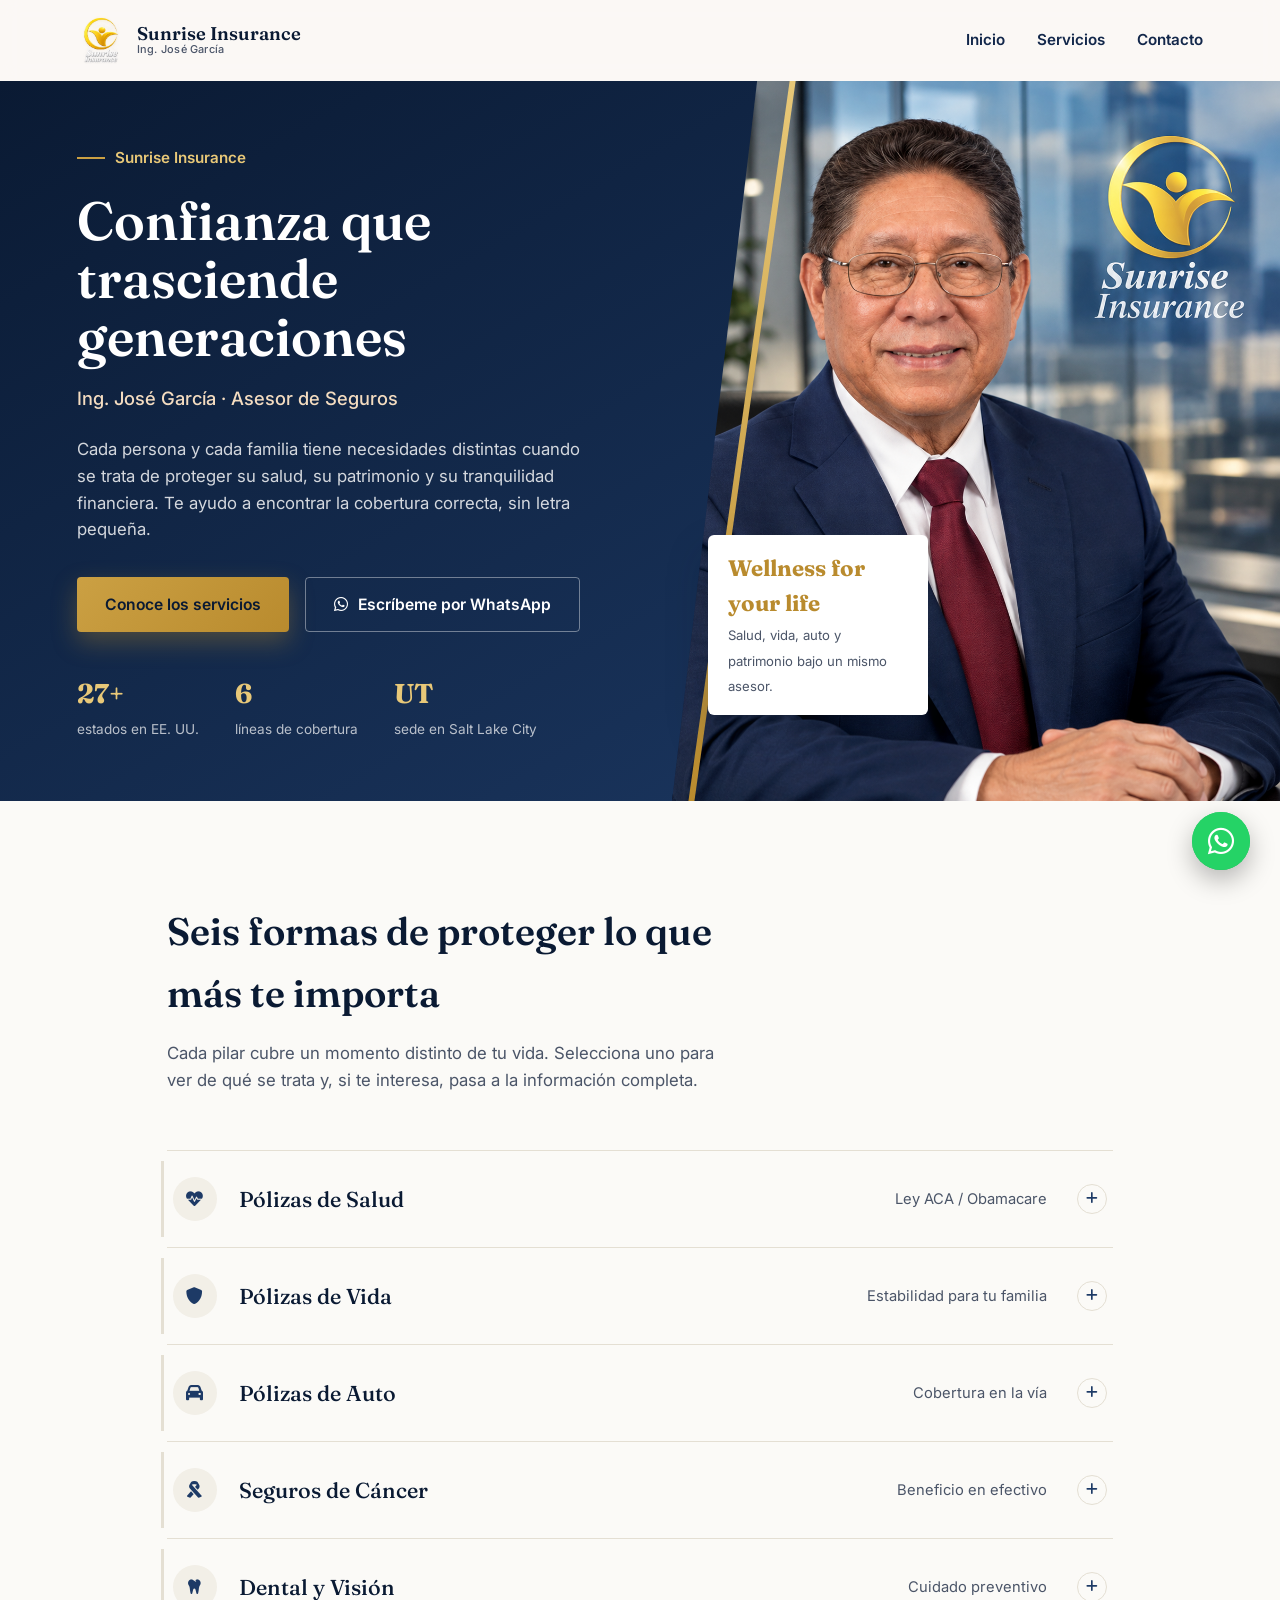
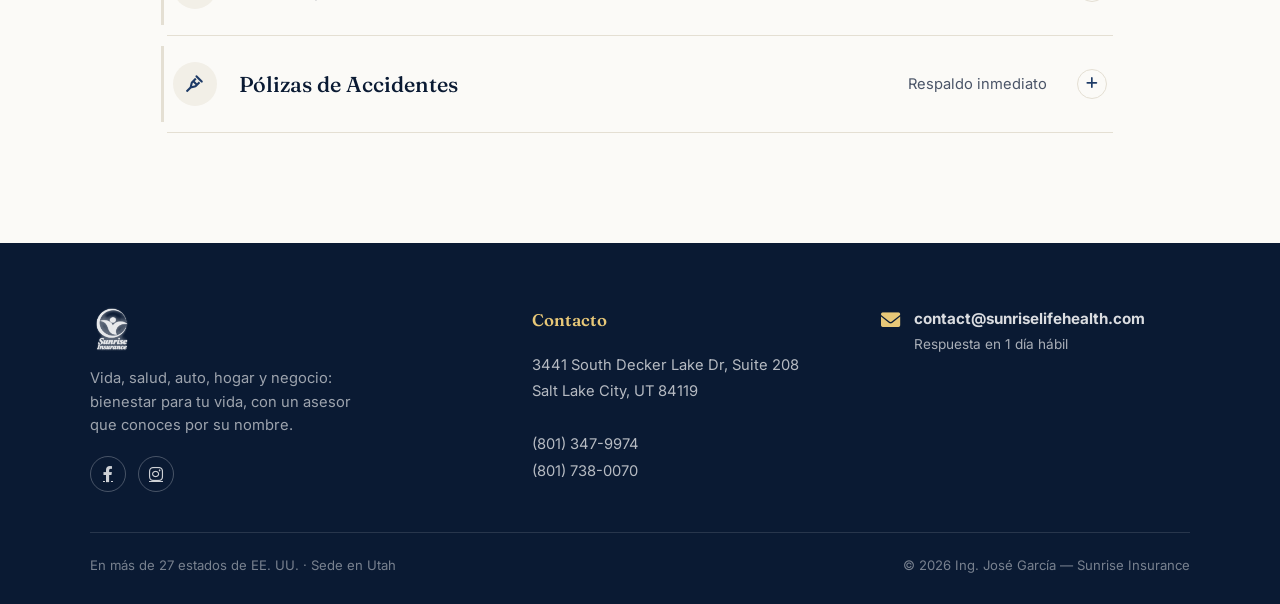
==== index.html @ 230177f5 "Add full project files" ====
<!DOCTYPE html>
<html lang="es">
<head>
    <meta charset="UTF-8">
    <meta name="viewport" content="width=device-width, initial-scale=1.0">
    <title>Ing. José García - Asesor de Seguros | Sunrise Insurance</title>
    <meta name="description" content="Ing. José García, asesor de seguros de Sunrise Insurance: salud (ACA), vida, auto, cáncer, dental y visión, y accidentes. Cobertura en más de 27 estados de EE. UU.">
    <link rel="stylesheet" href="styles.css">
    <link rel="stylesheet" href="https://cdnjs.cloudflare.com/ajax/libs/font-awesome/6.0.0/css/all.min.css">
</head>
<body>

    <header id="site-header">
        <div class="logo-container">
            <img src="/img/Logo2.png" alt="Sunrise Insurance" class="logo">
            <div class="brand-name">Sunrise Insurance<span>Ing. José García</span></div>
        </div>
        <nav>
            <ul>
                <li><a href="index.html">Inicio</a></li>
                <li><a href="#servicios">Servicios</a></li>
                <li><a href="#contacto">Contacto</a></li>
            </ul>
        </nav>
    </header>

    <!-- Hero -->
    <section class="hero">
        <div class="hero-grid">
            <div class="hero-copy">
                <p class="eyebrow-line">Sunrise Insurance</p>
                <h1>Confianza que trasciende generaciones</h1>
                <p class="hero-role">Ing. José García · Asesor de Seguros</p>
                <p class="hero-desc">Cada persona y cada familia tiene necesidades distintas cuando se trata de proteger su salud, su patrimonio y su tranquilidad financiera. Te ayudo a encontrar la cobertura correcta, sin letra pequeña.</p>
                <div class="hero-actions">
                    <a href="#servicios" class="btn btn-gold">Conoce los servicios</a>
                    <a href="https://wa.me/1234567890" target="_blank" class="btn btn-ghost">
                        <i class="fab fa-whatsapp"></i> Escríbeme por WhatsApp
                    </a>
                </div>
                <div class="hero-stats">
                    <div class="stat">
                        <b>27+</b>
                        <span>estados en EE. UU.</span>
                    </div>
                    <div class="stat">
                        <b>6</b>
                        <span>líneas de cobertura</span>
                    </div>
                    <div class="stat">
                        <b>UT</b>
                        <span>sede en Salt Lake City</span>
                    </div>
                </div>
            </div>
            <div class="hero-photo">
                <div class="hero-photo-clip">
                    <img src="/img/IngJose.png" alt="Retrato del Ing. José García">
                </div>
                <div class="hero-photo-edge"></div>
                <div class="hero-photo-badge">
                    <b>Wellness for your life</b>
                    <span>Salud, vida, auto y patrimonio bajo un mismo asesor.</span>
                </div>
            </div>
        </div>
    </section>

    <!-- Pilares de servicio: acordeón -->
    <section id="servicios" class="pillars">
        <div class="pillars-head">
            <h2>Seis formas de proteger lo que más te importa</h2>
            <p>Cada pilar cubre un momento distinto de tu vida. Selecciona uno para ver de qué se trata y, si te interesa, pasa a la información completa.</p>
        </div>

        <div class="pillar-list">
            <div class="pillar" data-service="salud">
                <button class="pillar-trigger" aria-expanded="false" aria-controls="panel-salud">
                    <span class="pillar-icon"><i class="fas fa-heartbeat"></i></span>
                    <span class="pillar-name">Pólizas de Salud</span>
                    <span class="pillar-hint">Ley ACA / Obamacare</span>
                    <span class="pillar-toggle"><i class="fas fa-plus"></i></span>
                </button>
                <div class="pillar-panel" id="panel-salud">
                    <div class="pillar-panel-inner">
                        <div class="pillar-panel-content">
                            <p>Opciones de seguro médico accesibles bajo la Ley ACA, con cobertura preventiva, consultas y hospitalización, y subsidios federales para quienes califican.</p>
                            <a href="salud.html" class="pillar-link">Ver información completa</a>
                        </div>
                    </div>
                </div>
            </div>

            <div class="pillar" data-service="vida">
                <button class="pillar-trigger" aria-expanded="false" aria-controls="panel-vida">
                    <span class="pillar-icon"><i class="fas fa-shield-alt"></i></span>
                    <span class="pillar-name">Pólizas de Vida</span>
                    <span class="pillar-hint">Estabilidad para tu familia</span>
                    <span class="pillar-toggle"><i class="fas fa-plus"></i></span>
                </button>
                <div class="pillar-panel" id="panel-vida">
                    <div class="pillar-panel-inner">
                        <div class="pillar-panel-content">
                            <p>Protege el futuro de tus seres queridos con un seguro de vida confiable que garantiza estabilidad financiera ante lo imprevisto.</p>
                            <a href="vida.html" class="pillar-link">Ver información completa</a>
                        </div>
                    </div>
                </div>
            </div>

            <div class="pillar" data-service="auto">
                <button class="pillar-trigger" aria-expanded="false" aria-controls="panel-auto">
                    <span class="pillar-icon"><i class="fas fa-car"></i></span>
                    <span class="pillar-name">Pólizas de Auto</span>
                    <span class="pillar-hint">Cobertura en la vía</span>
                    <span class="pillar-toggle"><i class="fas fa-plus"></i></span>
                </button>
                <div class="pillar-panel" id="panel-auto">
                    <div class="pillar-panel-inner">
                        <div class="pillar-panel-content">
                            <p>Conduce tranquilo sabiendo que tu vehículo está cubierto ante accidentes, robos y daños, con planes ajustados a tu presupuesto.</p>
                            <a href="auto.html" class="pillar-link">Ver información completa</a>
                        </div>
                    </div>
                </div>
            </div>

            <div class="pillar" data-service="cancer">
                <button class="pillar-trigger" aria-expanded="false" aria-controls="panel-cancer">
                    <span class="pillar-icon"><i class="fas fa-ribbon"></i></span>
                    <span class="pillar-name">Seguros de Cáncer</span>
                    <span class="pillar-hint">Beneficio en efectivo</span>
                    <span class="pillar-toggle"><i class="fas fa-plus"></i></span>
                </button>
                <div class="pillar-panel" id="panel-cancer">
                    <div class="pillar-panel-inner">
                        <div class="pillar-panel-content">
                            <p>Cobertura complementaria para tratamientos de cáncer, con beneficios en efectivo que ayudan a reducir el estrés financiero del diagnóstico.</p>
                            <a href="cancer.html" class="pillar-link">Ver información completa</a>
                        </div>
                    </div>
                </div>
            </div>

            <div class="pillar" data-service="dental">
                <button class="pillar-trigger" aria-expanded="false" aria-controls="panel-dental">
                    <span class="pillar-icon"><i class="fas fa-tooth"></i></span>
                    <span class="pillar-name">Dental y Visión</span>
                    <span class="pillar-hint">Cuidado preventivo</span>
                    <span class="pillar-toggle"><i class="fas fa-plus"></i></span>
                </button>
                <div class="pillar-panel" id="panel-dental">
                    <div class="pillar-panel-inner">
                        <div class="pillar-panel-content">
                            <p>Acceso a exámenes oculares, limpiezas y procedimientos dentales preventivos para mantenerte bien cuidado durante todo el año.</p>
                            <a href="dental.html" class="pillar-link">Ver información completa</a>
                        </div>
                    </div>
                </div>
            </div>

            <div class="pillar" data-service="accidentes">
                <button class="pillar-trigger" aria-expanded="false" aria-controls="panel-accidentes">
                    <span class="pillar-icon"><i class="fas fa-crutch"></i></span>
                    <span class="pillar-name">Pólizas de Accidentes</span>
                    <span class="pillar-hint">Respaldo inmediato</span>
                    <span class="pillar-toggle"><i class="fas fa-plus"></i></span>
                </button>
                <div class="pillar-panel" id="panel-accidentes">
                    <div class="pillar-panel-inner">
                        <div class="pillar-panel-content">
                            <p>Cobertura ante lesiones accidentales que ayuda a cubrir gastos médicos y ofrece compensación económica en casos de invalidez.</p>
                            <a href="accidentes.html" class="pillar-link">Ver información completa</a>
                        </div>
                    </div>
                </div>
            </div>
        </div>
    </section>

    <!-- Franja de confianza (datos reales de la marca) 
    <section class="trust-strip">
        <div class="trust-strip-grid">
            <div class="trust-item">
                <i class="fas fa-map-marker-alt"></i>
                <div>
                    <b>3441 South Decker Lake Dr, Suite 208</b>
                    <span>Salt Lake City, UT 84119</span>
                </div>
            </div>
            <div class="trust-item">
                <i class="fas fa-phone"></i>
                <div>
                    <b>(801) 347-9974</b>
                    <span>(801) 738-0070</span>
                </div>
            </div>
            <div class="trust-item">
                <i class="fas fa-envelope"></i>
                <div>
                    <b>contact@sunriselifehealth.com</b>
                    <span>Respuesta en 1 día hábil</span>
                </div>
            </div>
        </div>
    </section> -->

    <footer id="contacto">
        <div class="footer-grid">
            <div class="footer-brand">
                <img src="/img/Logo2.png" alt="Sunrise Insurance" class="logo">
                <p>Vida, salud, auto, hogar y negocio: bienestar para tu vida, con un asesor que conoces por su nombre.</p>
                <div class="social-row">
                    <a href="#" aria-label="Facebook"><i class="fab fa-facebook-f"></i></a>
                    <a href="#" aria-label="Instagram"><i class="fab fa-instagram"></i></a>
                </div>
            </div>
            <div class="footer-col">
                <h4>Contacto</h4>
                <address>
                    3441 South Decker Lake Dr, Suite 208<br>
                    Salt Lake City, UT 84119<br><br>
                    (801) 347-9974<br>
                    (801) 738-0070
                </address>
            </div>
            <div class="trust-item">
                <i class="fas fa-envelope"></i>
                <div>
                    <b>contact@sunriselifehealth.com</b>
                    <span>Respuesta en 1 día hábil</span>
                </div>
            </div>
        </div>
        <div class="footer-bottom">
            <span>En más de 27 estados de EE. UU. · Sede en Utah</span>
            <span>&copy; 2026 Ing. José García — Sunrise Insurance</span>
        </div>
    </footer>

    <!-- Botón flotante de WhatsApp -->
    <div class="whatsapp-container">
        <div class="wa-notification" id="wa-notification">
            <button id="close-notification" aria-label="Cerrar">&times;</button>
            <a href="https://wa.me/1234567890" target="_blank" class="wa-notification-body">
                <img src="/img/IngJose.png" alt="" class="wa-avatar">
                <div class="wa-text">
                    <b>Ing. José García <span class="wa-status" aria-label="En línea"></span></b>
                    <p>Hola 👋 ¿en qué puedo ayudarte con tu seguro?</p>
                </div>
            </a>
        </div>
        <a href="https://wa.me/1234567890" target="_blank" class="whatsapp-btn" aria-label="Escribir por WhatsApp">
            <span class="whatsapp-btn-ring"></span>
            <i class="fab fa-whatsapp"></i>
        </a>
    </div>

    <script src="script.js"></script>
</body>
</html>
---- styles.css ----
/* =========================================================
   Sunrise Insurance — Ing. José García
   Sistema de diseño
   ========================================================= */

@import url('https://fonts.googleapis.com/css2?family=Fraunces:opsz,wght@9..144,400;9..144,500;9..144,600;9..144,700&family=Inter:wght@400;500;600;700&display=swap');

:root {
    /* Color */
    --navy-950: #0A1A33;
    --navy-800: #12274A;
    --navy-700: #1D3A66;
    --gold-600: #B98B2E;
    --gold-500: #CBA043;
    --gold-300: #E8C878;
    --dawn: #F4DCC0;
    --paper: #FBFAF7;
    --paper-dim: #F2EFE7;
    --line: #E4DFD3;
    --ink: #182236;
    --ink-soft: #4B5568;
    --white: #FFFFFF;
    --wa-green: #25D366;

    /* Type */
    --font-display: 'Fraunces', Georgia, serif;
    --font-body: 'Inter', -apple-system, Segoe UI, sans-serif;

    /* Motion */
    --ease: cubic-bezier(0.22, 1, 0.36, 1);
}

* {
    margin: 0;
    padding: 0;
    box-sizing: border-box;
}

html {
    scroll-behavior: smooth;
}

body {
    font-family: var(--font-body);
    color: var(--ink);
    background: var(--paper);
    line-height: 1.6;
}

img {
    max-width: 100%;
    display: block;
}

a {
    color: inherit;
}

:focus-visible {
    outline: 2px solid var(--gold-600);
    outline-offset: 3px;
}

@media (prefers-reduced-motion: reduce) {
    *, *::before, *::after {
        animation-duration: 0.01ms !important;
        transition-duration: 0.01ms !important;
        scroll-behavior: auto !important;
    }
}

/* =========================================================
   Header
   ========================================================= */
header {
    display: flex;
    justify-content: space-between;
    align-items: center;
    padding: 16px 6vw;
    background: rgba(251, 247, 245, 0.88);
    backdrop-filter: blur(10px);
    -webkit-backdrop-filter: blur(10px);
    border-bottom: 1px solid transparent;
    position: sticky;
    top: 0;
    z-index: 1000;
    transition: background 0.4s var(--ease), border-color 0.4s var(--ease), box-shadow 0.4s var(--ease);
}

header.is-scrolled {
    background: rgba(255, 255, 255, 0.96);
    border-bottom-color: var(--line);
    box-shadow: 0 8px 24px rgba(10, 26, 51, 0.06);
}

.logo-container {
    display: flex;
    align-items: center;
    gap: 12px;
}

.logo {
    height: 48px;
    width: auto;
}

.brand-name {
    font-family: var(--font-display);
    font-size: 1.15rem;
    font-weight: 600;
    color: var(--navy-950);
    line-height: 1.1;
}

.brand-name span {
    display: block;
    font-family: var(--font-body);
    font-size: 0.68rem;
    font-weight: 500;
    color: var(--ink-soft);
    letter-spacing: 0.02em;
}

nav ul {
    list-style: none;
    display: flex;
    align-items: center;
    gap: 32px;
}

nav ul li a {
    text-decoration: none;
    color: var(--navy-800);
    font-weight: 600;
    font-size: 0.95rem;
    position: relative;
    padding-bottom: 4px;
}

nav ul li a::after {
    content: '';
    position: absolute;
    left: 0;
    bottom: 0;
    height: 2px;
    width: 0%;
    background: var(--gold-600);
    transition: width 0.3s var(--ease);
}

nav ul li a:hover::after,
nav ul li a:focus-visible::after {
    width: 100%;
}

/* =========================================================
   Hero
   ========================================================= */
.hero {
    position: relative;
    background: linear-gradient(150deg, var(--navy-950) 0%, var(--navy-700) 100%);
    overflow: hidden;
}

.hero-grid {
    display: grid;
    grid-template-columns: 1.05fr 0.95fr;
    align-items: center;
    max-width: 1320px;
    margin: 0 auto;
    min-height: 640px;
}

.hero-copy {
    padding: 60px 6vw 60px 6vw;
    color: var(--white);
    position: relative;
    z-index: 2;
}

.hero-copy .eyebrow-line {
    display: inline-flex;
    align-items: center;
    gap: 10px;
    color: var(--gold-300);
    font-weight: 600;
    font-size: 0.95rem;
    margin-bottom: 22px;
}

.hero-copy .eyebrow-line::before {
    content: '';
    width: 28px;
    height: 2px;
    background: var(--gold-500);
}

.hero-copy h1 {
    font-family: var(--font-display);
    font-weight: 600;
    font-size: clamp(2.4rem, 4.2vw, 3.6rem);
    line-height: 1.08;
    max-width: 12ch;
    margin-bottom: 18px;
}

.hero-copy .hero-role {
    font-size: 1.15rem;
    color: var(--dawn);
    font-weight: 500;
    margin-bottom: 22px;
}

.hero-copy p.hero-desc {
    max-width: 46ch;
    font-size: 1.05rem;
    color: rgba(255, 255, 255, 0.82);
    margin-bottom: 34px;
}

.hero-actions {
    display: flex;
    flex-wrap: wrap;
    gap: 16px;
    margin-bottom: 40px;
}

.btn {
    display: inline-flex;
    align-items: center;
    gap: 10px;
    padding: 14px 28px;
    text-decoration: none;
    font-weight: 600;
    font-size: 0.98rem;
    border-radius: 4px;
    transition: transform 0.25s var(--ease), box-shadow 0.25s var(--ease), background 0.25s var(--ease);
}

.btn-gold {
    background: linear-gradient(135deg, var(--gold-500), var(--gold-600));
    color: var(--navy-950);
    box-shadow: 0 10px 24px rgba(185, 139, 46, 0.35);
}

.btn-gold:hover {
    transform: translateY(-2px);
    box-shadow: 0 14px 30px rgba(185, 139, 46, 0.45);
}

.btn-ghost {
    background: transparent;
    color: var(--white);
    border: 1.5px solid rgba(255, 255, 255, 0.4);
}

.btn-ghost:hover {
    border-color: var(--gold-300);
    color: var(--gold-300);
}

.hero-stats {
    display: flex;
    gap: 36px;
}

.hero-stats .stat b {
    display: block;
    font-family: var(--font-display);
    font-size: 1.7rem;
    color: var(--gold-300);
}

.hero-stats .stat span {
    font-size: 0.85rem;
    color: rgba(255, 255, 255, 0.7);
}

.hero-photo {
    position: relative;
    height: 100%;
    min-height: 560px;
}

.hero-photo-clip {
    position: absolute;
    inset: 0;
    clip-path: polygon(14% 0, 100% 0, 100% 100%, 0% 100%);
    background: var(--navy-800);
    overflow: hidden;
}

.hero-photo-clip img {
    width: 100%;
    height: 100%;
    object-fit: cover;
    object-position: top center;
}

.hero-photo-edge {
    position: absolute;
    top: 0;
    bottom: 0;
    left: 11%;
    width: 6px;
    background: linear-gradient(180deg, var(--gold-300), var(--gold-600));
    transform: skewX(-8deg);
}

.hero-photo-badge {
    position: absolute;
    left: 6%;
    bottom: 12%;
    background: var(--white);
    color: var(--navy-950);
    padding: 16px 20px;
    border-radius: 6px;
    box-shadow: 0 20px 40px rgba(10, 26, 51, 0.25);
    max-width: 220px;
}

.hero-photo-badge b {
    display: block;
    font-family: var(--font-display);
    font-size: 1.4rem;
    color: var(--gold-600);
}

.hero-photo-badge span {
    font-size: 0.82rem;
    color: var(--ink-soft);
}

/* Hero load-in sequence — a single orchestrated moment, not per-section fades */
.hero-copy .eyebrow-line,
.hero-copy h1,
.hero-copy .hero-role,
.hero-copy p.hero-desc,
.hero-actions,
.hero-stats,
.hero-photo-badge {
    opacity: 0;
    transform: translateY(16px);
    animation: rise 0.7s var(--ease) forwards;
}

.hero-copy .eyebrow-line { animation-delay: 0.05s; }
.hero-copy h1 { animation-delay: 0.15s; }
.hero-copy .hero-role { animation-delay: 0.25s; }
.hero-copy p.hero-desc { animation-delay: 0.35s; }
.hero-actions { animation-delay: 0.45s; }
.hero-stats { animation-delay: 0.55s; }
.hero-photo-badge { animation-delay: 0.7s; }

@keyframes rise {
    to { opacity: 1; transform: translateY(0); }
}

/* =========================================================
   Pillars (services) — expandable directory, not a card grid
   ========================================================= */
.pillars {
    padding: 100px 6vw 110px;
    max-width: 1100px;
    margin: 0 auto;
}

.pillars-head {
    max-width: 56ch;
    margin-bottom: 56px;
}

.pillars-head h2 {
    font-family: var(--font-display);
    font-size: clamp(1.9rem, 3vw, 2.5rem);
    color: var(--navy-950);
    font-weight: 600;
    margin-bottom: 16px;
}

.pillars-head p {
    color: var(--ink-soft);
    font-size: 1.05rem;
}

.pillar-list {
    border-top: 1px solid var(--line);
}

.pillar {
    border-bottom: 1px solid var(--line);
}

.pillar-trigger {
    width: 100%;
    display: flex;
    align-items: center;
    gap: 22px;
    background: none;
    border: none;
    cursor: pointer;
    padding: 26px 6px;
    text-align: left;
    font-family: inherit;
    position: relative;
}

.pillar-trigger::before {
    content: '';
    position: absolute;
    left: -6px;
    top: 10px;
    bottom: 10px;
    width: 3px;
    background: var(--line);
    transition: background 0.3s var(--ease), width 0.3s var(--ease);
}

.pillar.is-open .pillar-trigger::before {
    background: var(--gold-600);
    width: 4px;
}

.pillar-icon {
    flex-shrink: 0;
    width: 44px;
    height: 44px;
    border-radius: 50%;
    display: flex;
    align-items: center;
    justify-content: center;
    background: var(--paper-dim);
    color: var(--navy-700);
    font-size: 1.05rem;
    transition: background 0.3s var(--ease), color 0.3s var(--ease);
}

.pillar.is-open .pillar-icon {
    background: var(--navy-950);
    color: var(--gold-300);
}

.pillar-name {
    flex: 1;
    font-family: var(--font-display);
    font-size: 1.35rem;
    font-weight: 500;
    color: var(--navy-950);
}

.pillar-hint {
    color: var(--ink-soft);
    font-size: 0.92rem;
    margin-right: 8px;
    display: none;
}

@media (min-width: 700px) {
    .pillar-hint { display: block; }
}

.pillar-toggle {
    flex-shrink: 0;
    width: 30px;
    height: 30px;
    border-radius: 50%;
    border: 1.5px solid var(--line);
    display: flex;
    align-items: center;
    justify-content: center;
    color: var(--navy-700);
    transition: transform 0.35s var(--ease), border-color 0.3s var(--ease), background 0.3s var(--ease), color 0.3s var(--ease);
}

.pillar.is-open .pillar-toggle {
    transform: rotate(45deg);
    background: var(--gold-600);
    border-color: var(--gold-600);
    color: var(--white);
}

.pillar-panel {
    display: grid;
    grid-template-rows: 0fr;
    transition: grid-template-rows 0.45s var(--ease);
}

.pillar-panel-inner {
    overflow: hidden;
}

.pillar.is-open .pillar-panel {
    grid-template-rows: 1fr;
}

.pillar-panel-content {
    padding: 0 6px 30px 66px;
    max-width: 60ch;
}

.pillar-panel-content p {
    color: var(--ink-soft);
    margin-bottom: 18px;
}

.pillar-link {
    display: inline-flex;
    align-items: center;
    gap: 8px;
    text-decoration: none;
    color: var(--navy-950);
    font-weight: 600;
    padding-bottom: 2px;
    border-bottom: 1.5px solid var(--gold-600);
    transition: color 0.25s var(--ease), border-color 0.25s var(--ease);
}

.pillar-link:hover {
    color: var(--gold-600);
}

/* =========================================================
   Trust strip (real brand banner data)
   ========================================================= */
.trust-strip {
    background: var(--navy-950);
    color: var(--white);
    padding: 46px 6vw;
}

.trust-strip-grid {
    max-width: 1100px;
    margin: 0 auto;
    display: grid;
    grid-template-columns: repeat(auto-fit, minmax(220px, 1fr));
    gap: 28px;
}

.trust-item {
    display: flex;
    align-items: flex-start;
    gap: 14px;
}

.trust-item i {
    color: var(--gold-300);
    font-size: 1.2rem;
    margin-top: 3px;
}

.trust-item b {
    display: block;
    font-size: 0.95rem;
}

.trust-item span {
    font-size: 0.85rem;
    color: rgba(255, 255, 255, 0.65);
}

/* =========================================================
   Página de detalle de servicio
   ========================================================= */
.service-detail {
    padding: 80px 6vw 90px;
    max-width: 760px;
    margin: 0 auto;
}

.service-detail .back-link {
    display: inline-flex;
    align-items: center;
    gap: 8px;
    color: var(--ink-soft);
    text-decoration: none;
    font-size: 0.92rem;
    font-weight: 600;
    margin-bottom: 28px;
}

.service-detail .back-link:hover {
    color: var(--navy-950);
}

.service-detail h1 {
    font-family: var(--font-display);
    font-size: clamp(1.9rem, 3.4vw, 2.6rem);
    color: var(--navy-950);
    margin-bottom: 22px;
    font-weight: 600;
}

.service-detail > p {
    font-size: 1.08rem;
    color: var(--ink-soft);
    margin-bottom: 36px;
}

.features {
    background: var(--paper-dim);
    padding: 30px 34px;
    border-radius: 6px;
    margin: 0 0 36px;
    border-left: 3px solid var(--gold-600);
}

.features h2 {
    font-family: var(--font-display);
    font-size: 1.3rem;
    color: var(--navy-950);
    margin-bottom: 16px;
    font-weight: 600;
}

.features ul {
    list-style: none;
    display: flex;
    flex-direction: column;
    gap: 14px;
}

.features li {
    padding-left: 22px;
    position: relative;
    color: var(--ink-soft);
}

.features li::before {
    content: '';
    position: absolute;
    left: 0;
    top: 9px;
    width: 8px;
    height: 8px;
    border-radius: 50%;
    background: var(--gold-600);
}

.features li strong {
    color: var(--ink);
}

.cta-service {
    text-align: left;
    padding: 36px;
    background: linear-gradient(135deg, var(--navy-950), var(--navy-700));
    color: white;
    border-radius: 8px;
}

.cta-service h3 {
    font-family: var(--font-display);
    font-size: 1.35rem;
    margin-bottom: 10px;
    font-weight: 600;
}

.cta-service p {
    color: rgba(255, 255, 255, 0.8);
    margin-bottom: 22px;
}

/* =========================================================
   Footer
   ========================================================= */
footer {
    background: var(--navy-950);
    color: rgba(255, 255, 255, 0.85);
    padding: 64px 6vw 28px;
}

.footer-grid {
    max-width: 1100px;
    margin: 0 auto;
    display: grid;
    grid-template-columns: 1.3fr 1fr 1fr;
    gap: 40px;
    padding-bottom: 40px;
    border-bottom: 1px solid rgba(255, 255, 255, 0.12);
}

.footer-brand .logo {
    height: 44px;
    margin-bottom: 16px;
    filter: brightness(0) invert(1);
    opacity: 0.92;
}

.footer-brand p {
    font-size: 0.92rem;
    color: rgba(255, 255, 255, 0.6);
    max-width: 32ch;
}

footer h4 {
    font-family: var(--font-display);
    font-size: 1.05rem;
    color: var(--gold-300);
    margin-bottom: 18px;
    font-weight: 600;
}

footer address,
.footer-col p {
    font-style: normal;
    font-size: 0.92rem;
    line-height: 1.8;
    color: rgba(255, 255, 255, 0.7);
}

.footer-col a {
    text-decoration: none;
    color: rgba(255, 255, 255, 0.7);
    display: block;
    margin-bottom: 8px;
    font-size: 0.92rem;
    transition: color 0.25s var(--ease);
}

.footer-col a:hover {
    color: var(--gold-300);
}

.social-row {
    display: flex;
    gap: 12px;
    margin-top: 18px;
}

.social-row a {
    width: 36px;
    height: 36px;
    border-radius: 50%;
    border: 1px solid rgba(255, 255, 255, 0.25);
    display: flex;
    align-items: center;
    justify-content: center;
    color: rgba(255, 255, 255, 0.8);
    transition: border-color 0.25s var(--ease), color 0.25s var(--ease), background 0.25s var(--ease);
}

.social-row a:hover {
    border-color: var(--gold-500);
    color: var(--navy-950);
    background: var(--gold-500);
}

.footer-bottom {
    max-width: 1100px;
    margin: 0 auto;
    padding-top: 22px;
    font-size: 0.82rem;
    color: rgba(255, 255, 255, 0.45);
    display: flex;
    justify-content: space-between;
    flex-wrap: wrap;
    gap: 10px;
}

/* =========================================================
   Botón flotante de WhatsApp
   ========================================================= */
.whatsapp-container {
    position: fixed;
    bottom: 30px;
    right: 30px;
    z-index: 9999;
    display: flex;
    flex-direction: column;
    align-items: flex-end;
}

.whatsapp-btn, .whatsapp-btn-simple {
    background-color: var(--wa-green);
    color: white;
    width: 58px;
    height: 58px;
    border-radius: 50%;
    display: flex;
    justify-content: center;
    align-items: center;
    font-size: 30px;
    box-shadow: 0 10px 26px rgba(0, 0, 0, 0.28);
    text-decoration: none;
    transition: transform 0.3s var(--ease);
    position: relative;
}

.whatsapp-btn-simple {
    position: fixed;
    bottom: 30px;
    right: 30px;
    z-index: 9999;
}

.whatsapp-btn:hover, .whatsapp-btn-simple:hover {
    transform: scale(1.08);
}

/* Anillo de pulso que llama la atención hacia el botón */
.whatsapp-btn-ring {
    position: absolute;
    inset: 0;
    border-radius: 50%;
    background: var(--wa-green);
    z-index: -1;
    animation: wa-pulse 2.4s ease-out infinite;
}

@keyframes wa-pulse {
    0% { transform: scale(1); opacity: 0.55; }
    100% { transform: scale(1.9); opacity: 0; }
}

/* ---------- Burbuja de chat ---------- */
.wa-notification {
    background: var(--white);
    color: var(--ink);
    border-radius: 16px;
    box-shadow: 0 18px 40px rgba(10, 26, 51, 0.24);
    margin-bottom: 16px;
    position: relative;
    opacity: 0;
    transform: translateY(16px) scale(0.92);
    transform-origin: bottom right;
    transition: opacity 0.45s var(--ease), transform 0.45s var(--ease);
    display: none;
    width: 272px;
    overflow: hidden;
    border: 1px solid var(--line);
}

.wa-notification.show {
    display: block;
    opacity: 1;
    transform: translateY(0) scale(1);
}

.wa-notification::after {
    content: '';
    position: absolute;
    bottom: -9px;
    right: 24px;
    width: 16px;
    height: 16px;
    background: var(--white);
    border-right: 1px solid var(--line);
    border-bottom: 1px solid var(--line);
    transform: rotate(45deg);
}

.wa-notification-body {
    display: flex;
    gap: 12px;
    align-items: flex-start;
    padding: 16px 18px 18px;
    text-decoration: none;
    color: inherit;
}

.wa-avatar {
    width: 42px;
    height: 42px;
    border-radius: 50%;
    object-fit: cover;
    object-position: top center;
    flex-shrink: 0;
    border: 2px solid var(--dawn);
}

.wa-text b {
    display: flex;
    align-items: center;
    gap: 6px;
    font-size: 0.92rem;
    color: var(--navy-950);
    margin-bottom: 2px;
}

.wa-status {
    width: 8px;
    height: 8px;
    border-radius: 50%;
    background: var(--wa-green);
    display: inline-block;
    box-shadow: 0 0 0 rgba(37, 211, 102, 0.5);
    animation: wa-status-pulse 2s infinite;
}

@keyframes wa-status-pulse {
    0% { box-shadow: 0 0 0 0 rgba(37, 211, 102, 0.45); }
    70% { box-shadow: 0 0 0 6px rgba(37, 211, 102, 0); }
    100% { box-shadow: 0 0 0 0 rgba(37, 211, 102, 0); }
}

.wa-text p {
    font-size: 0.88rem;
    color: var(--ink-soft);
    line-height: 1.45;
    background: var(--paper-dim);
    border-radius: 4px 12px 12px 12px;
    padding: 8px 10px;
    margin-top: 4px;
}

.wa-notification-body:hover .wa-text p {
    background: var(--dawn);
    color: var(--ink);
}

#close-notification {
    position: absolute;
    top: 8px;
    right: 10px;
    background: rgba(10, 26, 51, 0.06);
    border: none;
    color: var(--ink-soft);
    cursor: pointer;
    font-size: 15px;
    line-height: 1;
    width: 20px;
    height: 20px;
    border-radius: 50%;
    display: flex;
    align-items: center;
    justify-content: center;
    z-index: 2;
    transition: background 0.25s var(--ease), color 0.25s var(--ease);
}

#close-notification:hover {
    background: var(--navy-950);
    color: var(--white);
}

/* =========================================================
   Responsive
   ========================================================= */
@media (max-width: 900px) {
    .hero-grid {
        grid-template-columns: 1fr;
    }

    .hero-photo {
        min-height: 320px;
        order: -1;
    }

    .hero-photo-clip {
        clip-path: polygon(0 8%, 100% 0, 100% 100%, 0 100%);
    }

    .hero-photo-edge { display: none; }

    .hero-photo-badge {
        display: none;
    }

    .hero-copy {
        padding: 40px 6vw;
    }

    .footer-grid {
        grid-template-columns: 1fr;
        gap: 32px;
    }
}

@media (max-width: 600px) {
    header {
        padding: 14px 5vw;
    }

    nav ul {
        gap: 18px;
    }

    .brand-name { display: none; }

    .pillar-name { font-size: 1.1rem; }

    .pillar-panel-content {
        padding-left: 0;
    }

    .hero-stats {
        gap: 24px;
    }
}
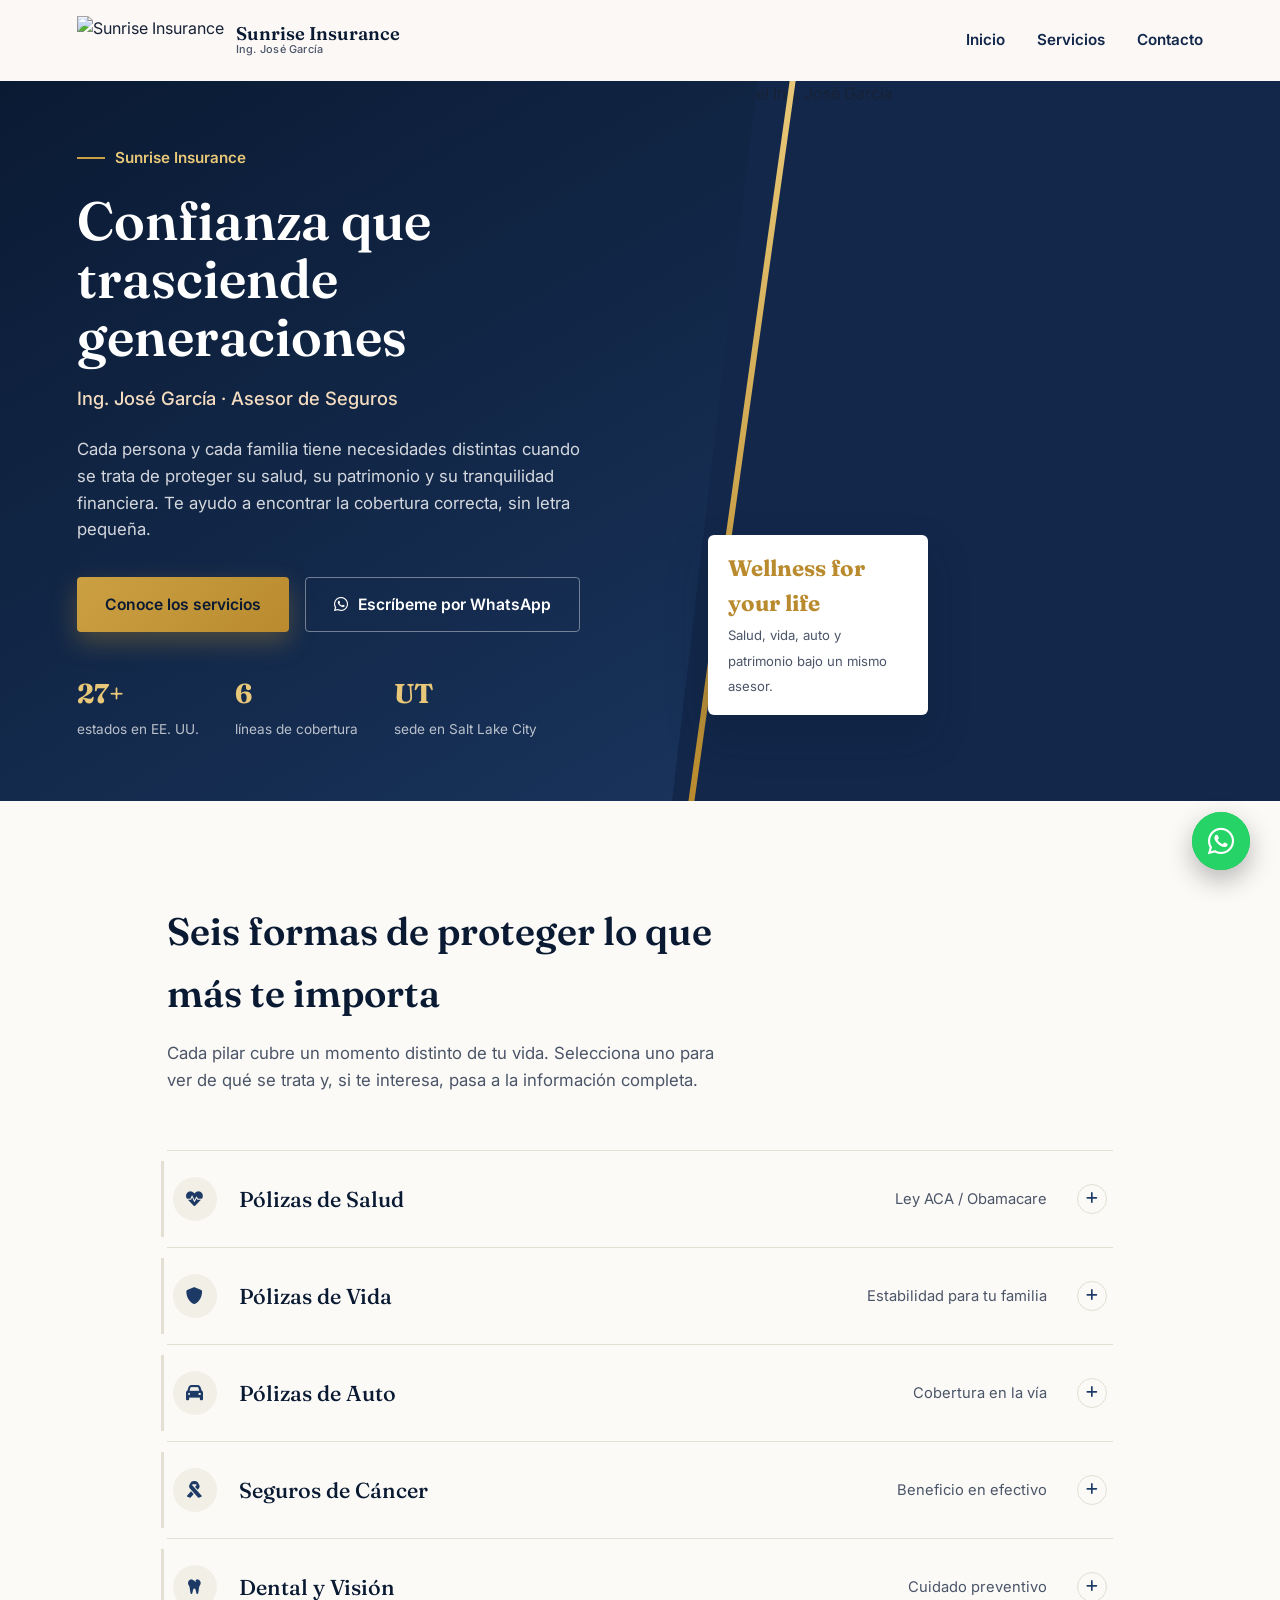
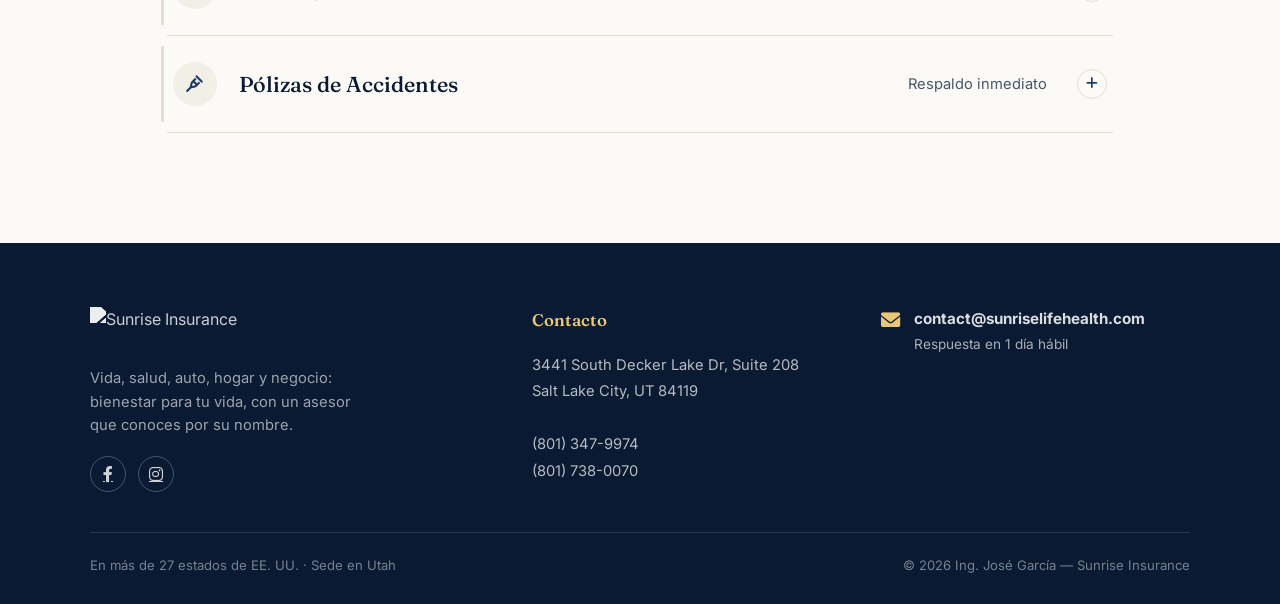
==== commit 4e9538bd: "SEO: add favicon, Open Graph, Twitter Card, JSON-LD structured data" ====
--- a/index.html
+++ b/index.html
@@ -3,8 +3,81 @@
 <head>
     <meta charset="UTF-8">
     <meta name="viewport" content="width=device-width, initial-scale=1.0">
-    <title>Ing. José García - Asesor de Seguros | Sunrise Insurance</title>
-    <meta name="description" content="Ing. José García, asesor de seguros de Sunrise Insurance: salud (ACA), vida, auto, cáncer, dental y visión, y accidentes. Cobertura en más de 27 estados de EE. UU.">
+
+    <!-- ═══════════════════════════════════════
+         SEO BÁSICO
+    ═══════════════════════════════════════ -->
+    <title>Ing. José García – Asesor de Seguros | Sunrise Insurance</title>
+    <meta name="description" content="Ing. José García, asesor de seguros de Sunrise Insurance en Salt Lake City, UT. Pólizas de salud ACA, vida, auto, cáncer, dental y visión en más de 27 estados de EE. UU. Cotiza gratis hoy.">
+    <meta name="keywords" content="seguro de salud ACA, Obamacare, seguro de vida, seguro de auto, seguro dental, seguro de cáncer, asesor de seguros Utah, Sunrise Insurance, Salt Lake City, seguros hispanos EE. UU.">
+    <meta name="author" content="Ing. José García – Sunrise Insurance">
+    <meta name="robots" content="index, follow">
+    <link rel="canonical" href="https://cyberenterados.github.io/OchebrokersInsurances/index.html">
+
+    <!-- ═══════════════════════════════════════
+         FAVICON – Logo de la empresa en la pestaña
+    ═══════════════════════════════════════ -->
+    <link rel="icon" type="image/png" href="img/Logo2.png">
+    <link rel="apple-touch-icon" href="img/Logo2.png">
+
+    <!-- ═══════════════════════════════════════
+         OPEN GRAPH (Facebook, WhatsApp, LinkedIn…)
+    ═══════════════════════════════════════ -->
+    <meta property="og:type" content="website">
+    <meta property="og:url" content="https://cyberenterados.github.io/OchebrokersInsurances/index.html">
+    <meta property="og:title" content="Ing. José García – Asesor de Seguros | Sunrise Insurance">
+    <meta property="og:description" content="Pólizas de salud ACA, vida, auto, cáncer, dental y visión en más de 27 estados de EE. UU. Asesoría personalizada en español. Cotiza gratis.">
+    <meta property="og:image" content="https://cyberenterados.github.io/OchebrokersInsurances/img/banner-insurance.jpg">
+    <meta property="og:image:alt" content="Sunrise Insurance – Asesor Ing. José García">
+    <meta property="og:image:width" content="1200">
+    <meta property="og:image:height" content="630">
+    <meta property="og:locale" content="es_US">
+    <meta property="og:site_name" content="Sunrise Insurance">
+
+    <!-- ═══════════════════════════════════════
+         TWITTER CARD
+    ═══════════════════════════════════════ -->
+    <meta name="twitter:card" content="summary_large_image">
+    <meta name="twitter:title" content="Ing. José García – Asesor de Seguros | Sunrise Insurance">
+    <meta name="twitter:description" content="Pólizas de salud ACA, vida, auto, cáncer, dental y visión en más de 27 estados de EE. UU. Cotiza gratis.">
+    <meta name="twitter:image" content="https://cyberenterados.github.io/OchebrokersInsurances/img/banner-insurance.jpg">
+
+    <!-- ═══════════════════════════════════════
+         DATOS ESTRUCTURADOS JSON-LD (Google Rich Results)
+    ═══════════════════════════════════════ -->
+    <script type="application/ld+json">
+    {
+      "@context": "https://schema.org",
+      "@type": "InsuranceAgency",
+      "name": "Sunrise Insurance – Ing. José García",
+      "description": "Asesor de seguros de salud ACA, vida, auto, cáncer, dental y visión en más de 27 estados de EE. UU.",
+      "url": "https://cyberenterados.github.io/OchebrokersInsurances/",
+      "logo": "https://cyberenterados.github.io/OchebrokersInsurances/img/Logo2.png",
+      "image": "https://cyberenterados.github.io/OchebrokersInsurances/img/banner-insurance.jpg",
+      "telephone": ["+18013479974", "+18017380070"],
+      "email": "contact@sunriselifehealth.com",
+      "address": {
+        "@type": "PostalAddress",
+        "streetAddress": "3441 South Decker Lake Dr, Suite 208",
+        "addressLocality": "Salt Lake City",
+        "addressRegion": "UT",
+        "postalCode": "84119",
+        "addressCountry": "US"
+      },
+      "areaServed": {
+        "@type": "Country",
+        "name": "United States"
+      },
+      "employee": {
+        "@type": "Person",
+        "name": "Ing. José García",
+        "jobTitle": "Asesor de Seguros",
+        "image": "https://cyberenterados.github.io/OchebrokersInsurances/img/IngJose.png"
+      },
+      "sameAs": []
+    }
+    </script>
+
     <link rel="stylesheet" href="styles.css">
     <link rel="stylesheet" href="https://cdnjs.cloudflare.com/ajax/libs/font-awesome/6.0.0/css/all.min.css">
 </head>
@@ -12,7 +85,7 @@
 
     <header id="site-header">
         <div class="logo-container">
-            <img src="/img/Logo2.png" alt="Sunrise Insurance" class="logo">
+            <img src="https://raw.githubusercontent.com/cyberenterados/OchebrokersInsurances/refs/heads/main/img/Logo2.png" alt="Sunrise Insurance" class="logo">
             <div class="brand-name">Sunrise Insurance<span>Ing. José García</span></div>
         </div>
         <nav>
@@ -55,7 +128,7 @@
             </div>
             <div class="hero-photo">
                 <div class="hero-photo-clip">
-                    <img src="/img/IngJose.png" alt="Retrato del Ing. José García">
+                    <img src="https://raw.githubusercontent.com/cyberenterados/OchebrokersInsurances/refs/heads/main/img/IngJose.png" alt="Retrato del Ing. José García">
                 </div>
                 <div class="hero-photo-edge"></div>
                 <div class="hero-photo-badge">
@@ -208,7 +281,7 @@
     <footer id="contacto">
         <div class="footer-grid">
             <div class="footer-brand">
-                <img src="/img/Logo2.png" alt="Sunrise Insurance" class="logo">
+                <img src="https://raw.githubusercontent.com/cyberenterados/OchebrokersInsurances/refs/heads/main/img/Logo2.png" alt="Sunrise Insurance" class="logo">
                 <p>Vida, salud, auto, hogar y negocio: bienestar para tu vida, con un asesor que conoces por su nombre.</p>
                 <div class="social-row">
                     <a href="#" aria-label="Facebook"><i class="fab fa-facebook-f"></i></a>
@@ -243,7 +316,7 @@
         <div class="wa-notification" id="wa-notification">
             <button id="close-notification" aria-label="Cerrar">&times;</button>
             <a href="https://wa.me/1234567890" target="_blank" class="wa-notification-body">
-                <img src="/img/IngJose.png" alt="" class="wa-avatar">
+                <img src="https://raw.githubusercontent.com/cyberenterados/OchebrokersInsurances/refs/heads/main/img/IngJose.png" alt="" class="wa-avatar">
                 <div class="wa-text">
                     <b>Ing. José García <span class="wa-status" aria-label="En línea"></span></b>
                     <p>Hola 👋 ¿en qué puedo ayudarte con tu seguro?</p>
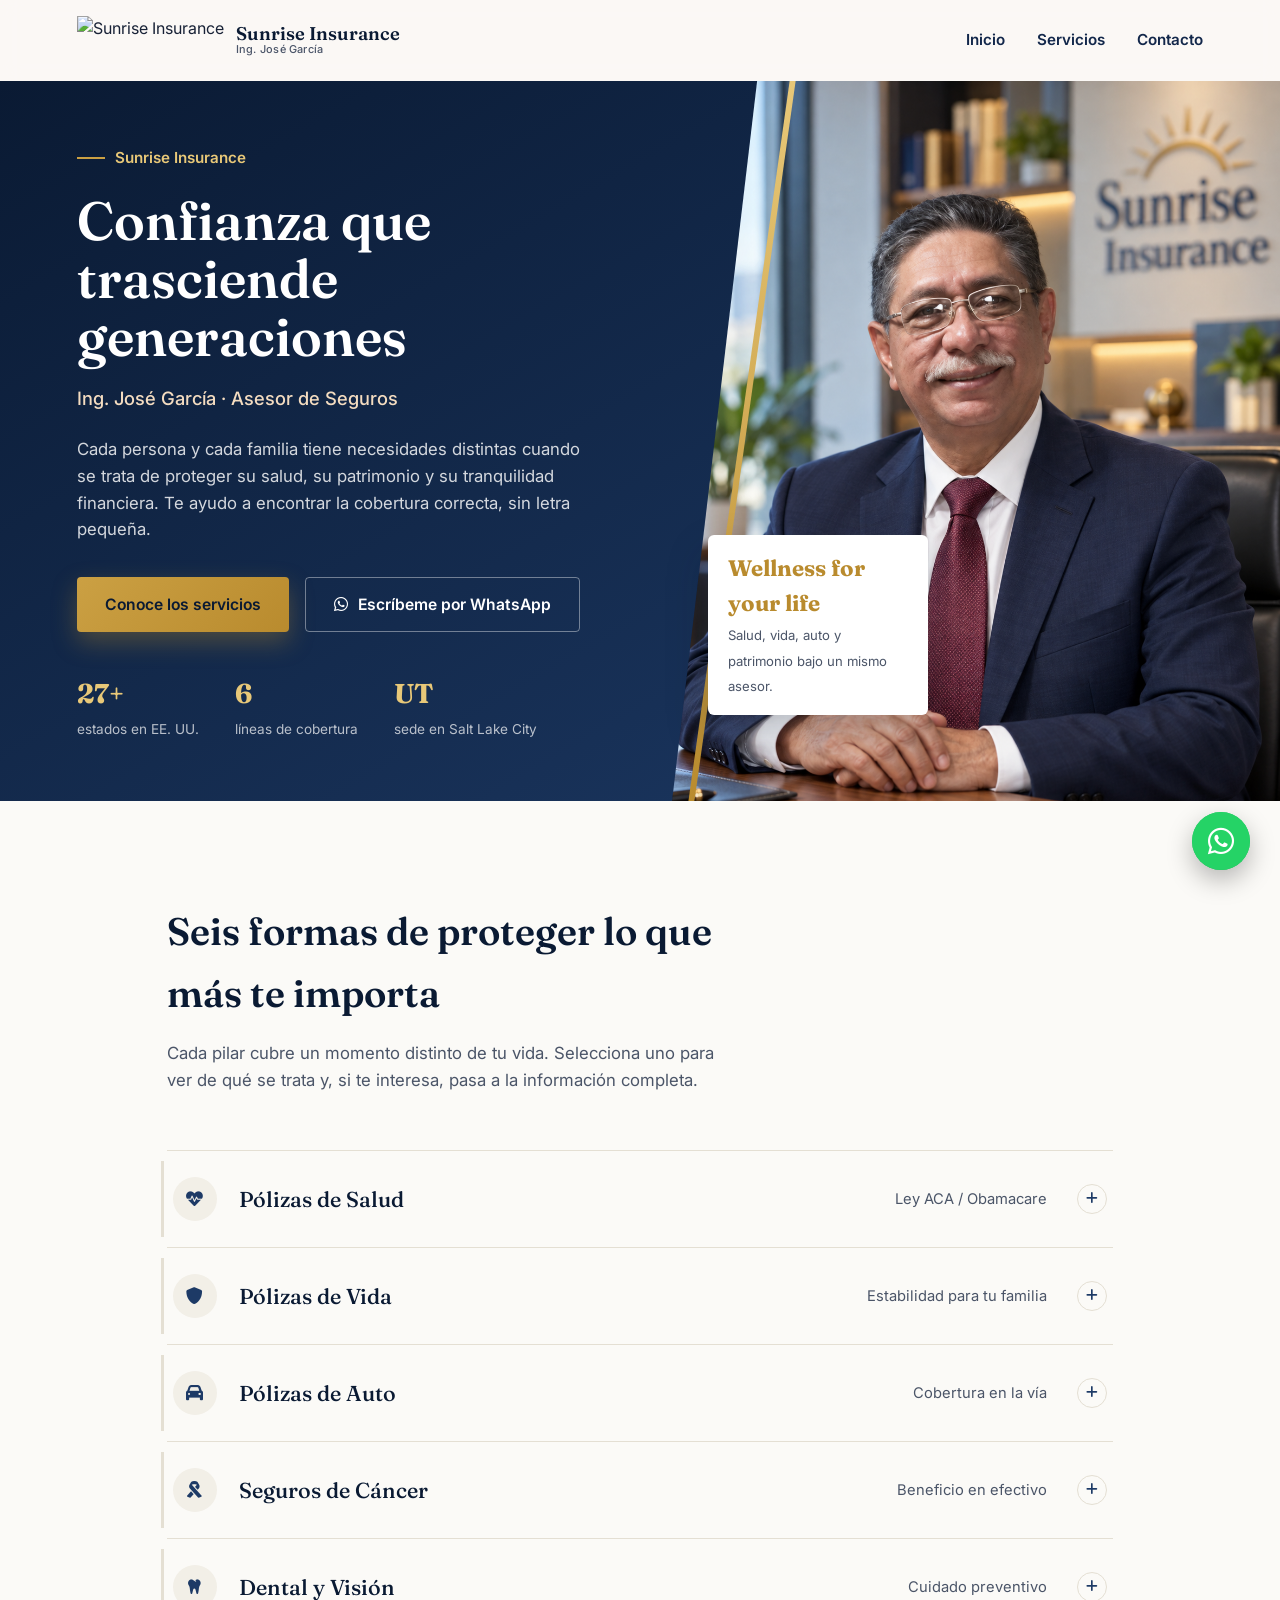
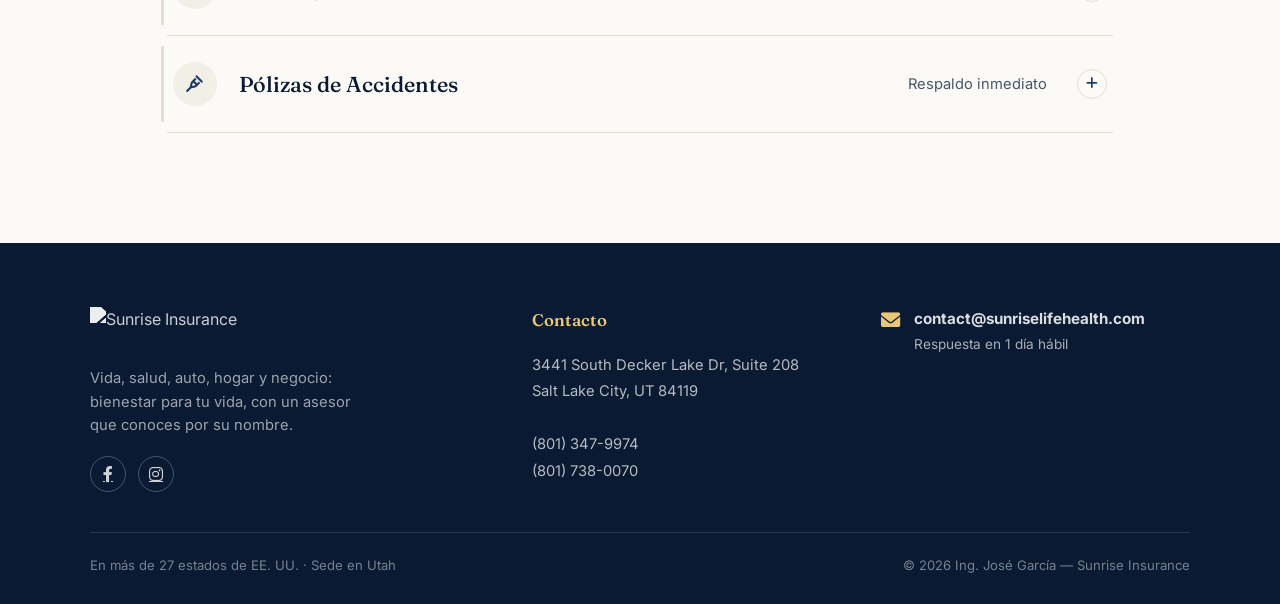
==== commit 933015ca: "cambio de imagn jose garcia" ====
--- a/index.html
+++ b/index.html
@@ -17,8 +17,8 @@
     <!-- ═══════════════════════════════════════
          FAVICON – Logo de la empresa en la pestaña
     ═══════════════════════════════════════ -->
-    <link rel="icon" type="image/png" href="img/Logo2.png">
-    <link rel="apple-touch-icon" href="img/Logo2.png">
+    <link rel="icon" type="image/png" href="https://raw.githubusercontent.com/cyberenterados/OchebrokersInsurances/refs/heads/main/img/Logo2.png">
+    <link rel="apple-touch-icon" href="https://raw.githubusercontent.com/cyberenterados/OchebrokersInsurances/refs/heads/main/img/Logo2.png">
 
     <!-- ═══════════════════════════════════════
          OPEN GRAPH (Facebook, WhatsApp, LinkedIn…)
@@ -128,7 +128,7 @@
             </div>
             <div class="hero-photo">
                 <div class="hero-photo-clip">
-                    <img src="https://raw.githubusercontent.com/cyberenterados/OchebrokersInsurances/refs/heads/main/img/IngJose.png" alt="Retrato del Ing. José García">
+                    <img src="/img/IngJose.png" alt="Retrato del Ing. José García">
                 </div>
                 <div class="hero-photo-edge"></div>
                 <div class="hero-photo-badge">
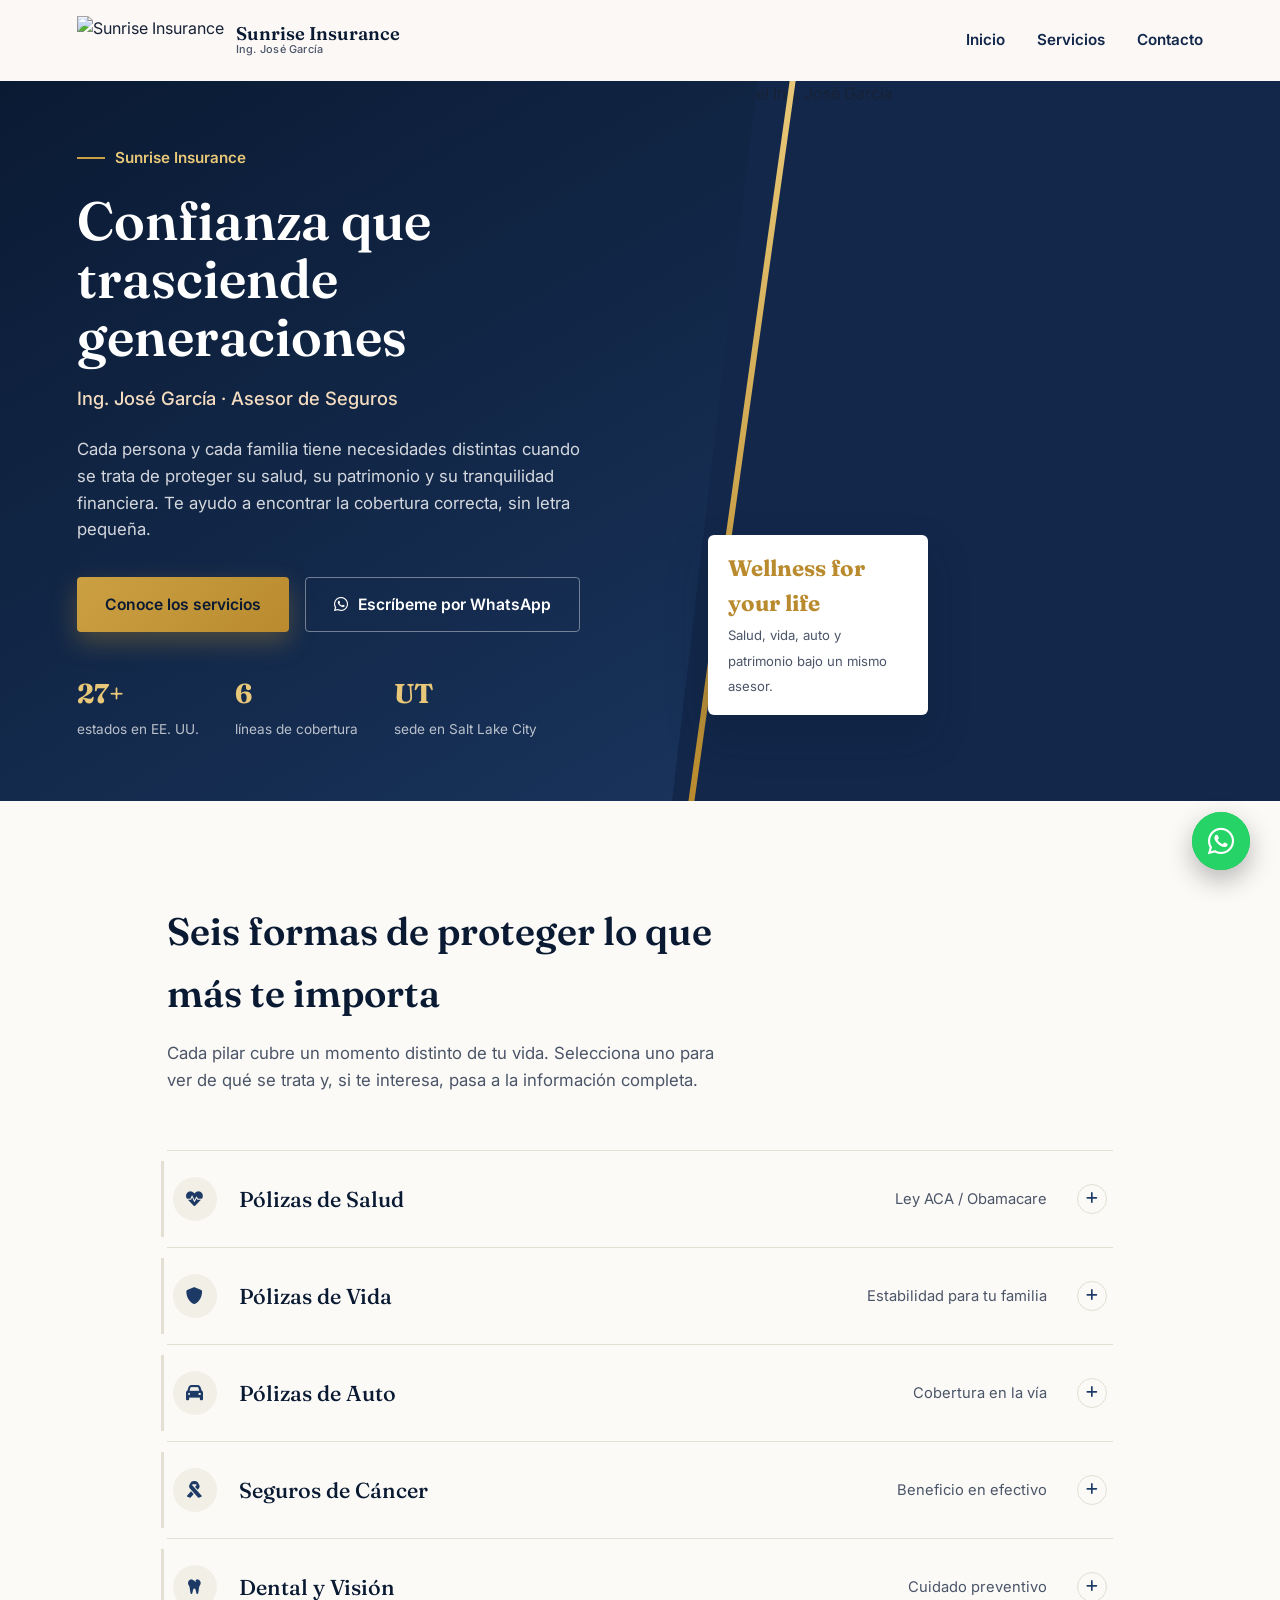
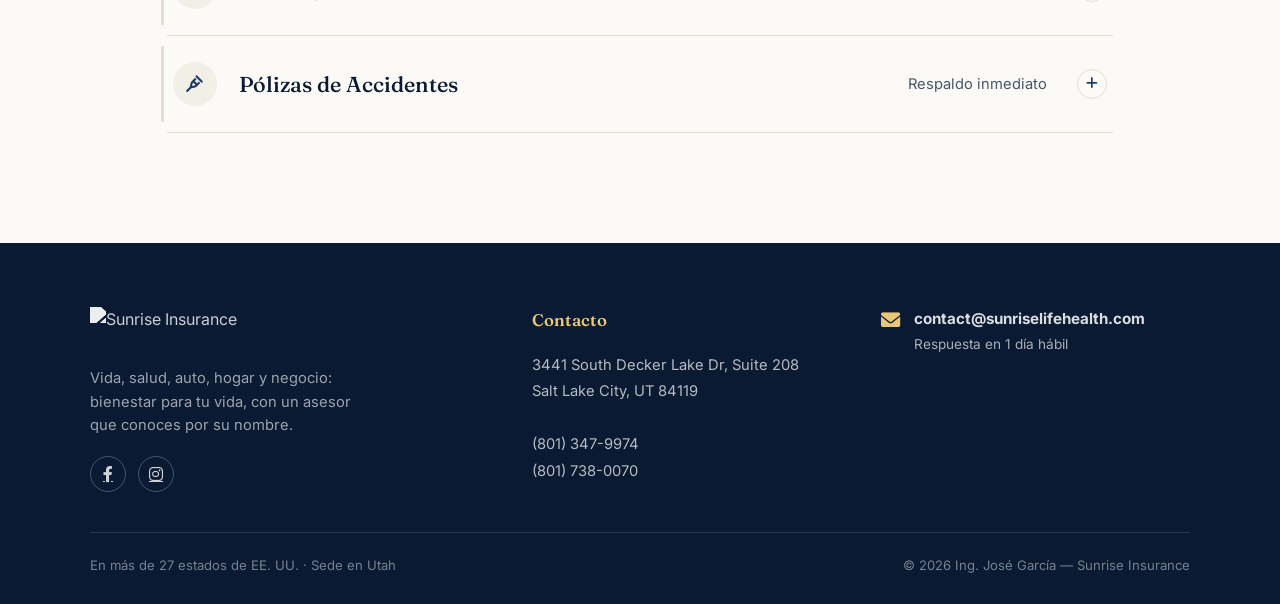
==== commit 1912640e: "cambio de imagn jose garcia, enlace" ====
--- a/index.html
+++ b/index.html
@@ -128,7 +128,7 @@
             </div>
             <div class="hero-photo">
                 <div class="hero-photo-clip">
-                    <img src="/img/IngJose.png" alt="Retrato del Ing. José García">
+                    <img src="https://raw.githubusercontent.com/cyberenterados/OchebrokersInsurances/refs/heads/main/img/IngJose.png" alt="Retrato del Ing. José García">
                 </div>
                 <div class="hero-photo-edge"></div>
                 <div class="hero-photo-badge">
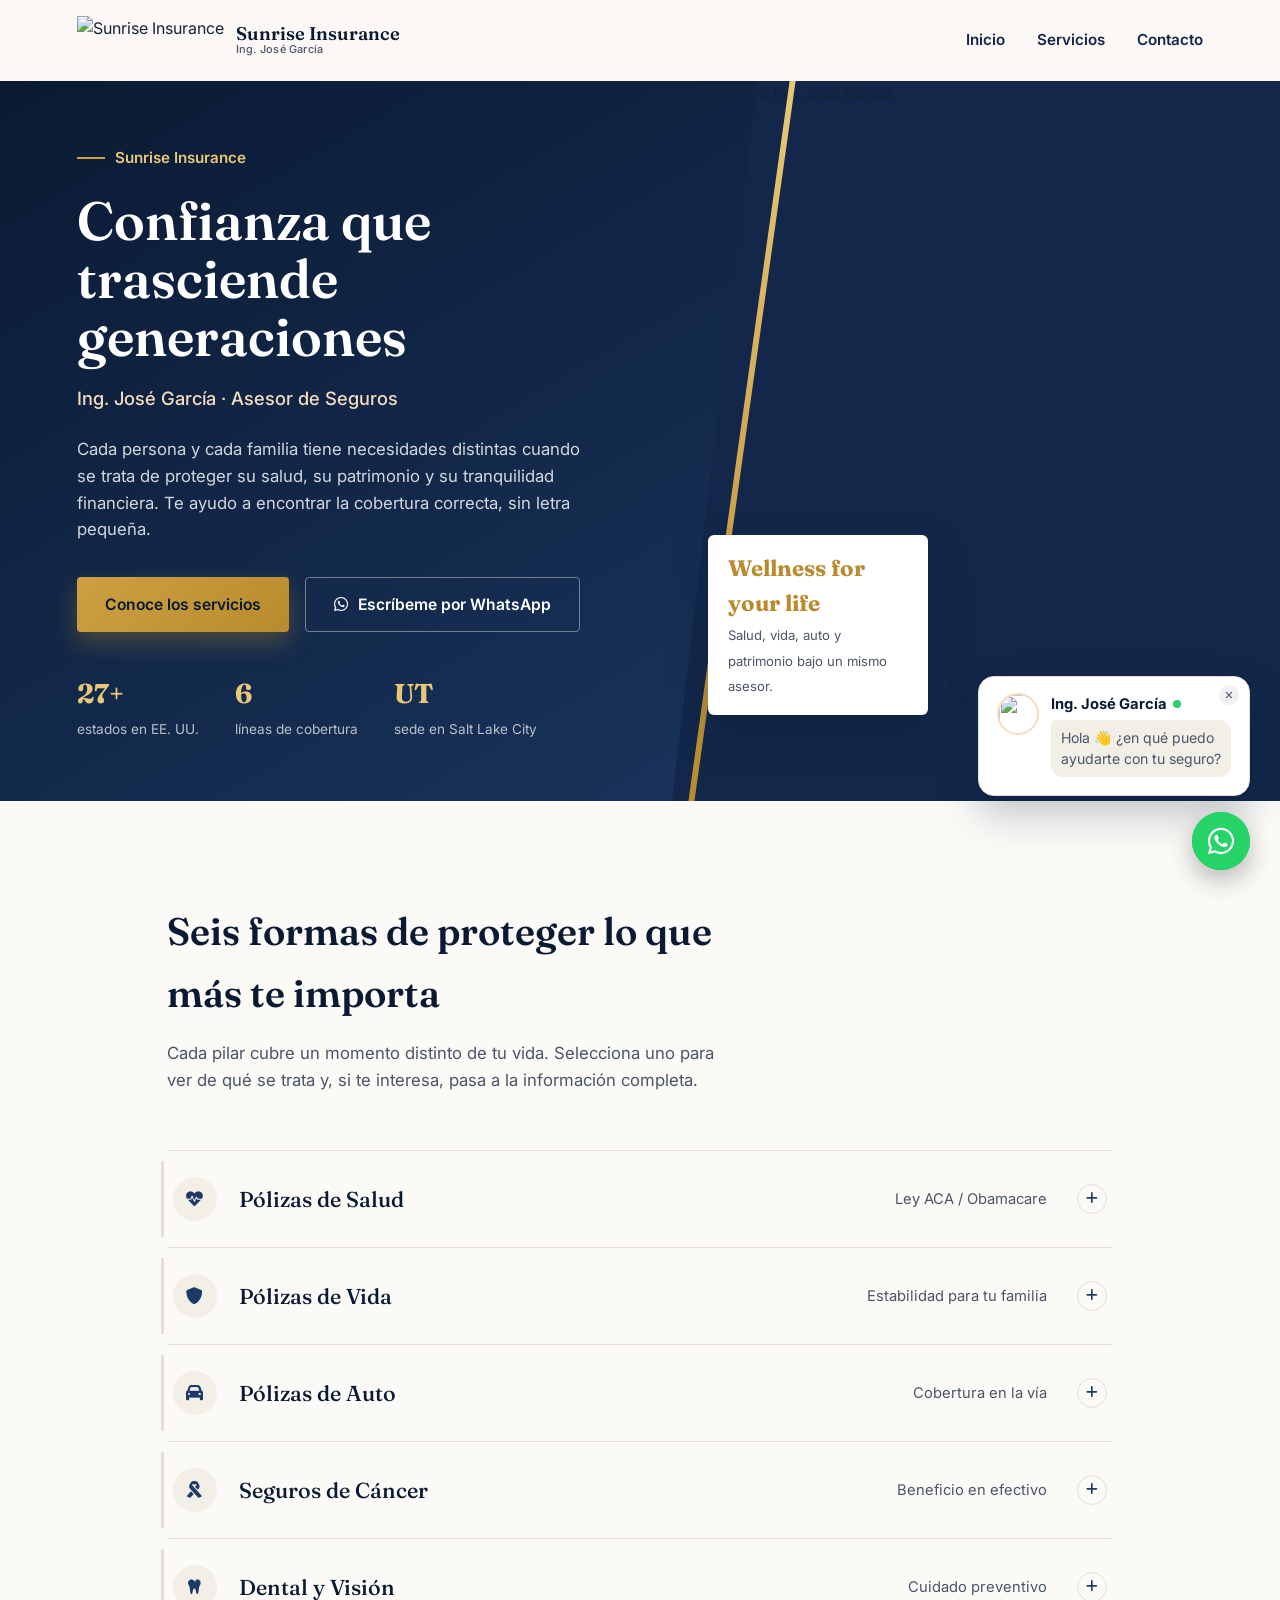
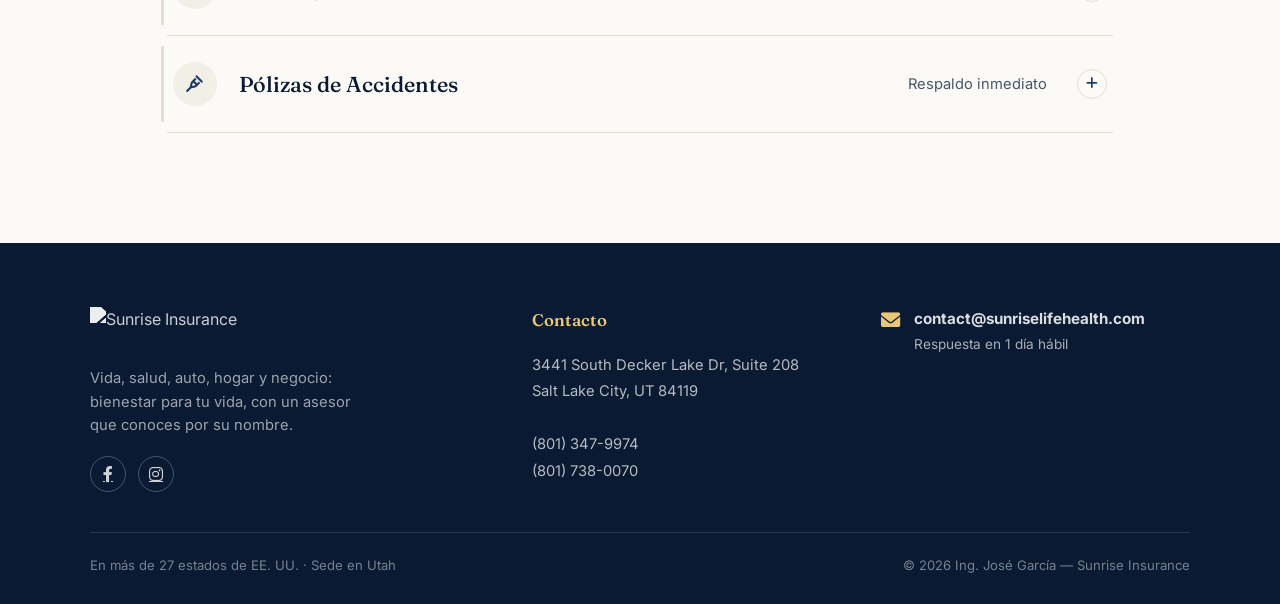
==== commit 5506e1bb: "cargando numero whatsapp correcto" ====
--- a/index.html
+++ b/index.html
@@ -315,7 +315,7 @@
     <div class="whatsapp-container">
         <div class="wa-notification" id="wa-notification">
             <button id="close-notification" aria-label="Cerrar">&times;</button>
-            <a href="https://wa.me/1234567890" target="_blank" class="wa-notification-body">
+            <a href="https://wa.me/05491127991009" target="_blank" class="wa-notification-body">
                 <img src="https://raw.githubusercontent.com/cyberenterados/OchebrokersInsurances/refs/heads/main/img/IngJose.png" alt="" class="wa-avatar">
                 <div class="wa-text">
                     <b>Ing. José García <span class="wa-status" aria-label="En línea"></span></b>
@@ -323,7 +323,7 @@
                 </div>
             </a>
         </div>
-        <a href="https://wa.me/1234567890" target="_blank" class="whatsapp-btn" aria-label="Escribir por WhatsApp">
+        <a href="https://wa.me/05491127991009" target="_blank" class="whatsapp-btn" aria-label="Escribir por WhatsApp">
             <span class="whatsapp-btn-ring"></span>
             <i class="fab fa-whatsapp"></i>
         </a>
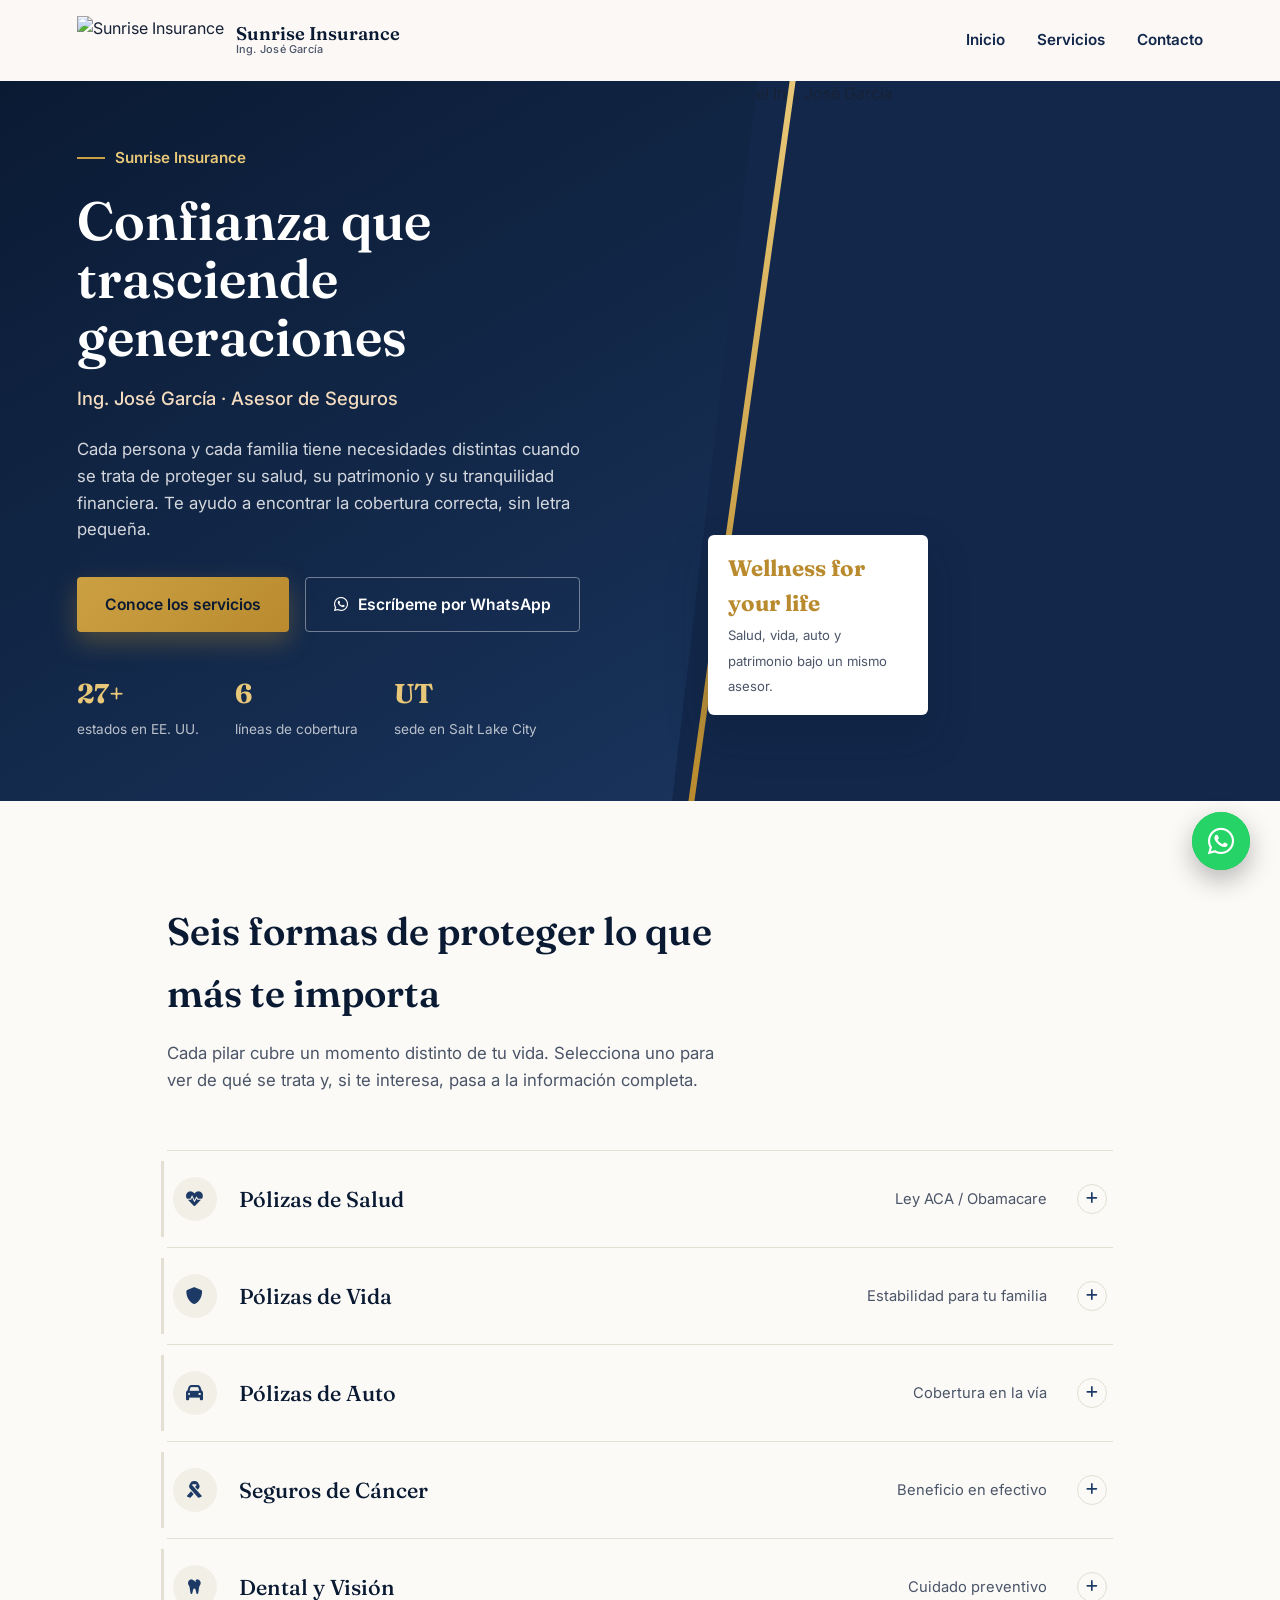
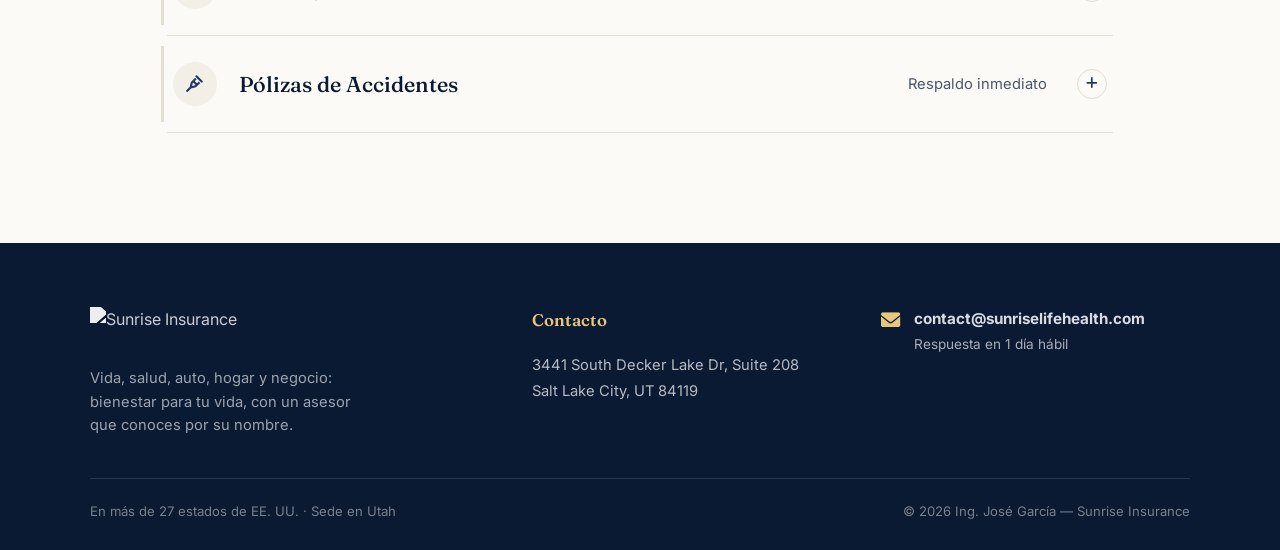
==== commit 4be450cc: "cargando numero whatsapp correcto, otras etiquetas" ====
--- a/index.html
+++ b/index.html
@@ -107,7 +107,7 @@
                 <p class="hero-desc">Cada persona y cada familia tiene necesidades distintas cuando se trata de proteger su salud, su patrimonio y su tranquilidad financiera. Te ayudo a encontrar la cobertura correcta, sin letra pequeña.</p>
                 <div class="hero-actions">
                     <a href="#servicios" class="btn btn-gold">Conoce los servicios</a>
-                    <a href="https://wa.me/1234567890" target="_blank" class="btn btn-ghost">
+                    <a href="https://wa.me/05491127991009" target="_blank" class="btn btn-ghost">
                         <i class="fab fa-whatsapp"></i> Escríbeme por WhatsApp
                     </a>
                 </div>
@@ -283,18 +283,16 @@
             <div class="footer-brand">
                 <img src="https://raw.githubusercontent.com/cyberenterados/OchebrokersInsurances/refs/heads/main/img/Logo2.png" alt="Sunrise Insurance" class="logo">
                 <p>Vida, salud, auto, hogar y negocio: bienestar para tu vida, con un asesor que conoces por su nombre.</p>
-                <div class="social-row">
+                <!--<div class="social-row">
                     <a href="#" aria-label="Facebook"><i class="fab fa-facebook-f"></i></a>
                     <a href="#" aria-label="Instagram"><i class="fab fa-instagram"></i></a>
-                </div>
+                </div>-->
             </div>
             <div class="footer-col">
                 <h4>Contacto</h4>
                 <address>
                     3441 South Decker Lake Dr, Suite 208<br>
-                    Salt Lake City, UT 84119<br><br>
-                    (801) 347-9974<br>
-                    (801) 738-0070
+                    Salt Lake City, UT 84119<br><br>                    
                 </address>
             </div>
             <div class="trust-item">
